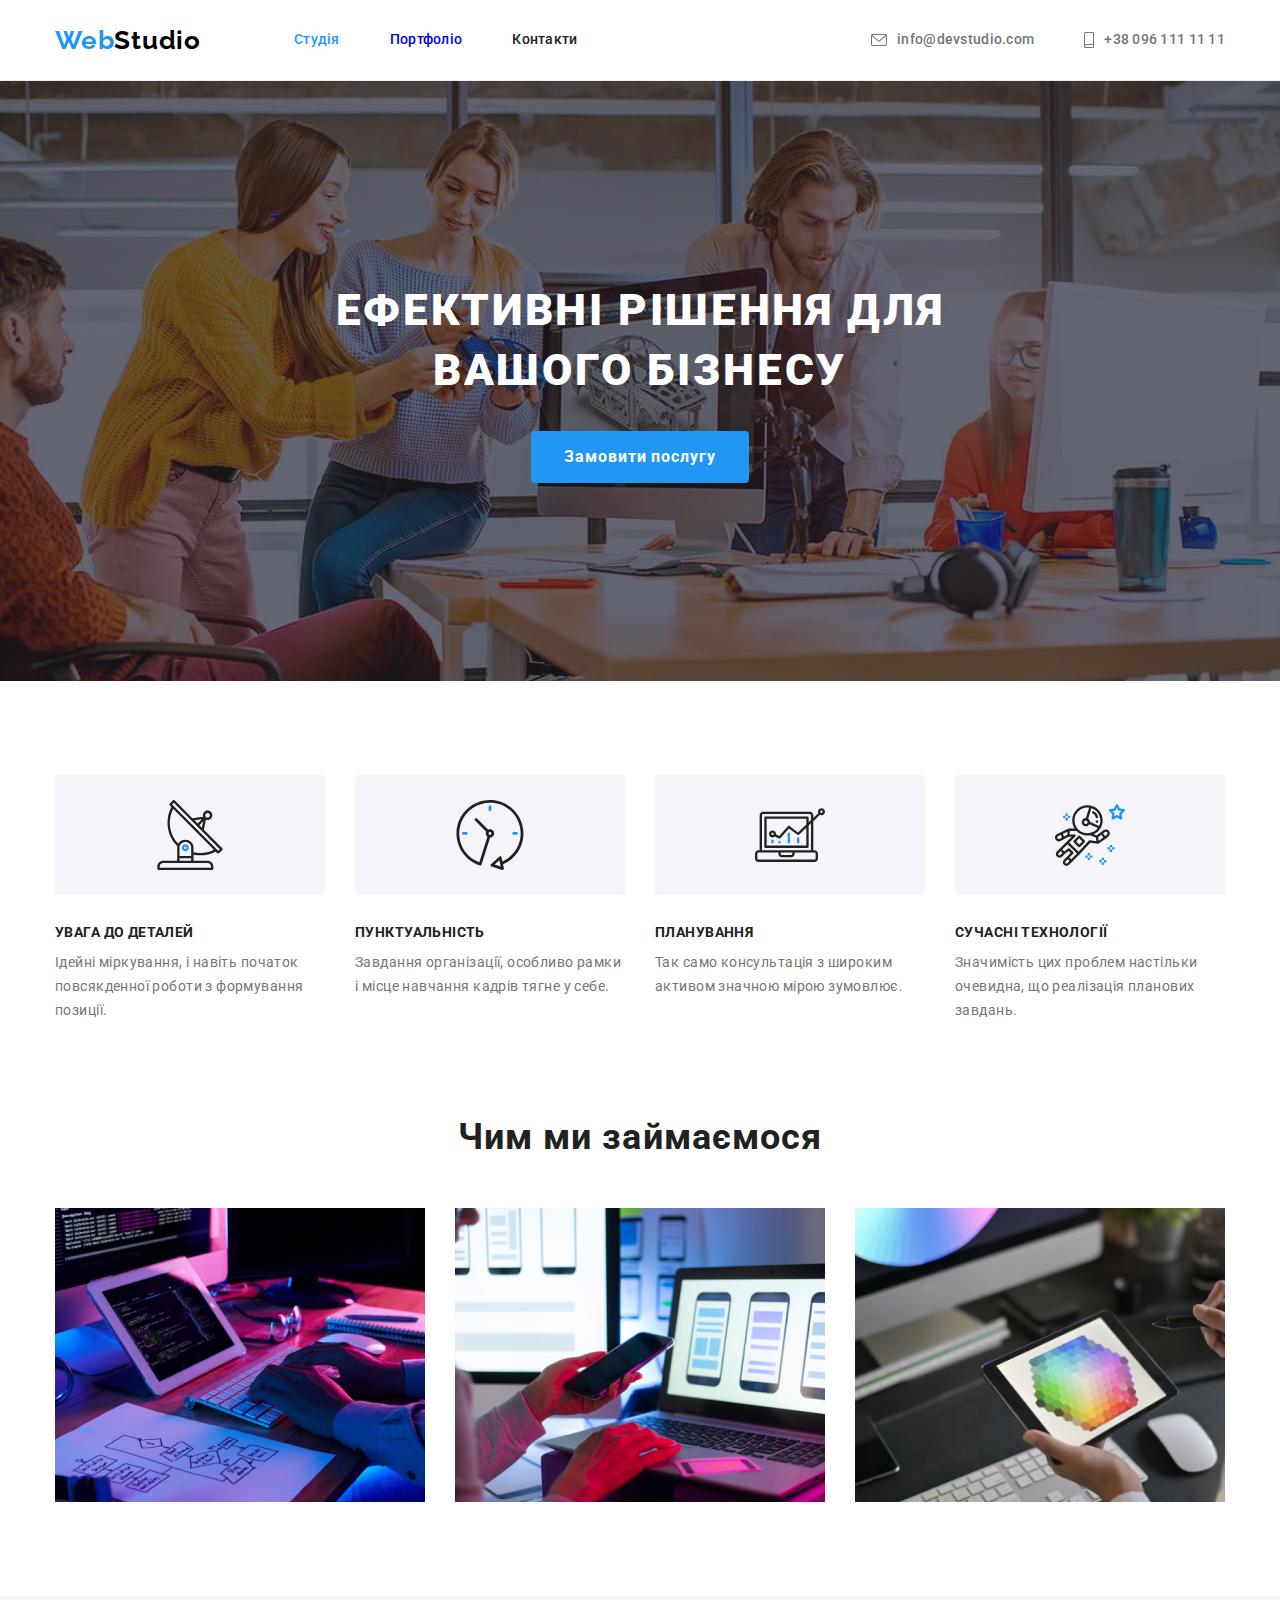
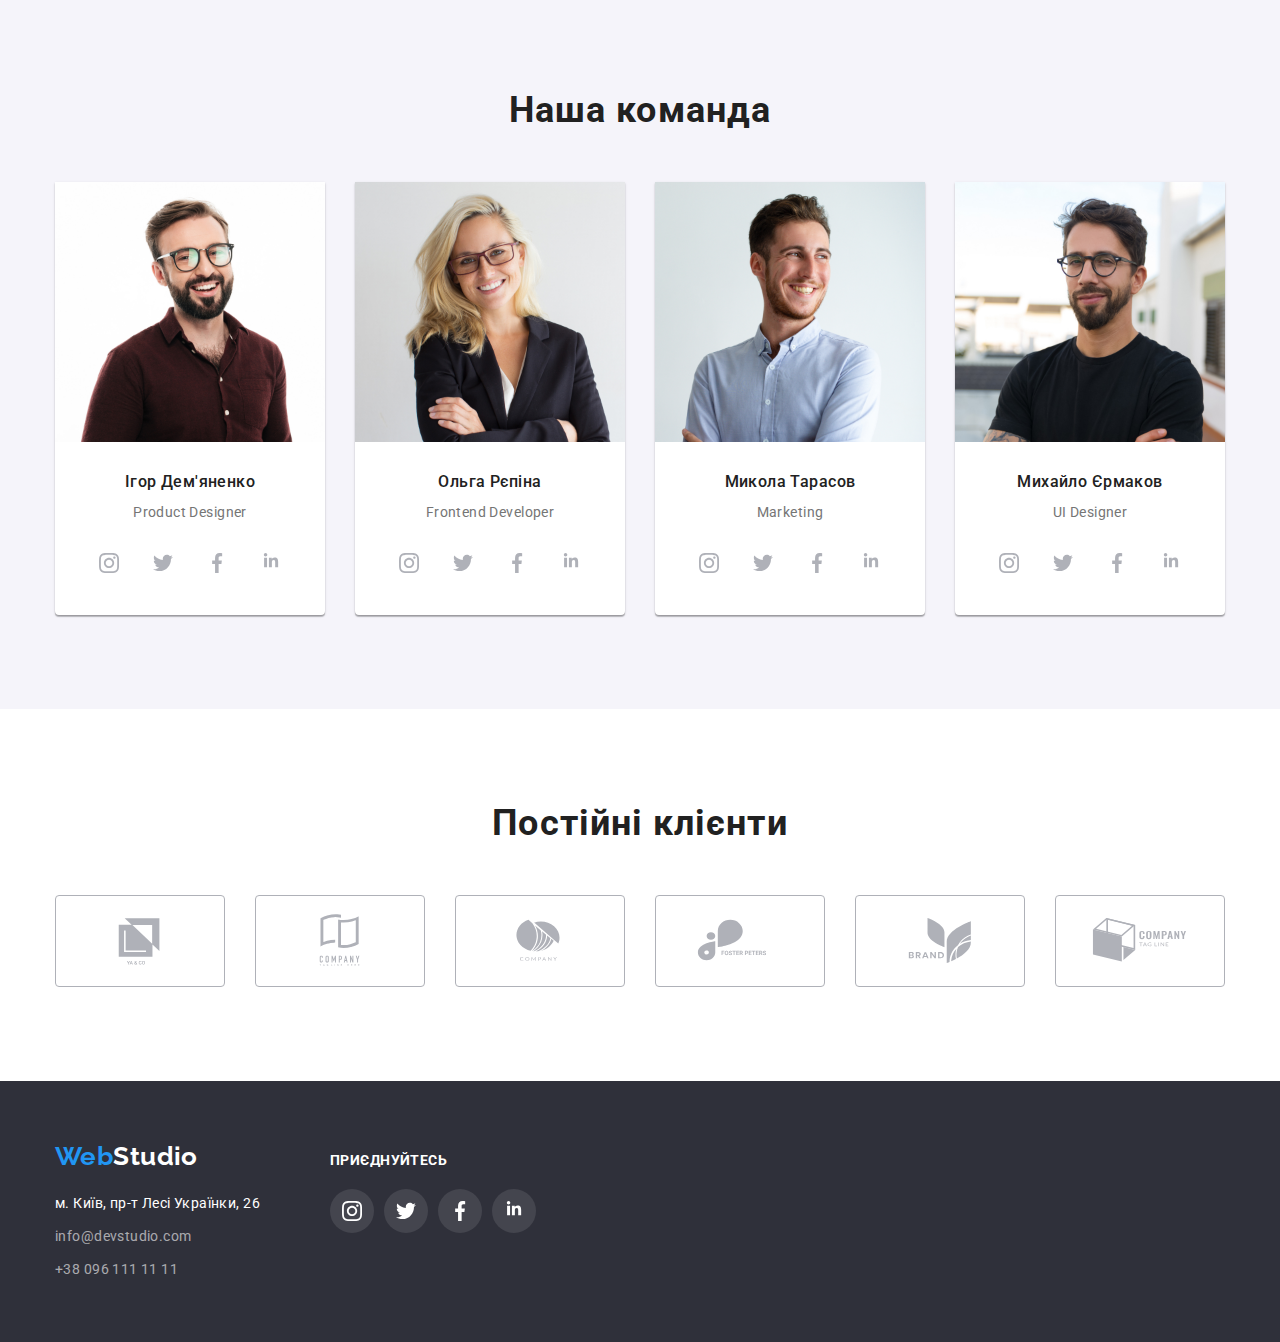
==== index.html @ b1009544 "start" ====
<!DOCTYPE html>
<html lang="uk">
<head>
    <meta charset="UTF-8">
    <meta http-equiv="X-UA-Compatible" content="IE=edge">
    <meta name="viewport" content="width=device-width, initial-scale=1.0">
    <title>WebStudio</title>
    <link href="https://fonts.googleapis.com/css2?family=Raleway:wght@700&family=Roboto:wght@400;500;700;900&display=swap" rel="stylesheet">
    <link rel="stylesheet" href="https://cdnjs.cloudflare.com/ajax/libs/modern-normalize/1.1.0/modern-normalize.min.css">
    <link rel="stylesheet" href="./css/styles.css" />
</head>
<body>
    <header class="header-page">
        <div class="container main-nav">
            <nav class="nav">
                <a href="./" class="logo">
                <span class="web">Web</span>Studio
                </a>
                
                <ul class="site-nav list">
                    <li class="item">
                        <a href="./" class="link current">Студія</a>
                    </li>
                    <li class="item">
                        <a href="./portfolio.html" class="link">Портфоліо</a>
                    </li>
                    <li class="item">
                        <a href="" class="link">Контакти</a>
                    </li>
                </ul>
            </nav>

            <ul class="contacts list">
                <li class="item">
                    <a href="mailto:info@devstudio.com" class="link">
                        <svg class="contact-icon link" width="16" height="12">
                            <use href="./images/icons.svg#mail"></use>
                        </svg>info@devstudio.com</a></li>
                <li class="item"><a href="tel:+380961111111" class="link">
                    <svg class="contact-icon" width="10" height="16">
                        <use href="./images/icons.svg#phone"></use>
                    </svg>+38 096 111 11 11</a></li>
            </ul>
            
        </div>
    </header>
    <main>
        <!--hero section-->
        <section class="hero section">
            <h1 class="hero-title">Ефективні рішення для вашого бізнесу</h1>
            <button type="button" class="button">Замовити послугу</button>
        </section>
        <!-- section benefits -->
        <section class="section-benefits section">
            <div class="container">
                <h2 class="visually-hidden">Наші переваги</h2>
                <ul class="section-benefits-list list">
                    <li class="item">
                        <div class="icon-benefits">
                            <svg width="70" height="70">
                               <use href="./images/icons.svg#detail"></use> 
                            </svg>      
                        </div>
                        <h3 class="title">Увага до деталей</h3>
                        <p class="text">Ідейні міркування, і навіть початок повсякденної роботи з формування позиції.</p>
                    </li>
                    <li class="item">
                        <div class="icon-benefits">
                            <svg width="70" height="70">
                               <use href="./images/icons.svg#punctuality"></use> 
                            </svg>      
                        </div>
                        <h3 class="title">Пунктуальність</h3>
                        <p class="text">Завдання організації, особливо рамки і місце навчання кадрів тягне у себе.</p>
                    </li>
                    <li class="item">
                        <div class="icon-benefits">
                            <svg width="70" height="70">
                               <use href="./images/icons.svg#plan"></use> 
                            </svg>      
                        </div>
                        <h3 class="title">Планування</h3>
                        <p class="text">Так само консультація з широким активом значною мірою зумовлює.</p>
                    </li>
                    <li class="item">
                        <div class="icon-benefits">
                            <svg width="70" height="70">
                               <use href="./images/icons.svg#technology"></use> 
                            </svg>      
                        </div>
                        <h3 class="title">Сучасні технології</h3>
                        <p class="text">Значимість цих проблем настільки очевидна, що реалізація планових завдань.</p>
                    </li>
               </ul>
            </div>
        </section>
        <section class="projects section">
            <div class="container">
            <h2 class="head-title">Чим ми займаємося</h2>
                <ul class="head-title-list list">
                   <li class="item"><img class="image" src="./images/desktop_apps.jpg" alt="Десктопні застосунки" width="370"></li>
                   <li class="item"><img class="image" src="./images/mobile_app.jpg" alt="Мобільні застосунки" width="370"></li>
                   <li class="item"><img class="image" src="./images/design.jpg" alt="Дизайнерські рішення" width="370"></li>
                </ul>
            </div>
        </section>
        <!-- section team -->
        <section class="section-team section">
            <div class="container">
                <h2 class="head-title">Наша команда</h2>
                <ul class="section-team-list list">
                    <li class="item">
                       <img class="image" src="./images/idemyanenko.jpg" alt="Ігор Дем'яненко" width="270"> 
                       <div class="our-team">
                         <h3 class="title">Ігор Дем'яненко</h3>
                         <p class="text">Product Designer</p>
                         <ul class="list">
                            <li class="social-item"><a class="link" href="https://www.instagram.com/" target="_blank">
                                <svg class="soshial-icon" width="20" height="20">
                                    <use href="./images/icons.svg#istagram"></use>
                                </svg></a>
                            </li>
                            <li class="social-item"><a class="link" href="https://twitter.com/" target="_blank">
                                <svg class="soshial-icon" width="20" height="20">
                                    <use href="./images/icons.svg#twitter"></use>
                                </svg></a>
                            </li>
                            <li class="social-item"><a class="link" href="https://facebook.com/" target="_blank">
                                <svg class="soshial-icon" width="20" height="20">
                                    <use href="./images/icons.svg#fb"></use>
                                </svg></a>
                            </li>
                            <li class="social-item"><a class="link" href="https://www.linkedin.com/" target="_blank">
                                <svg class="soshial-icon" width="20" height="20">
                                    <use href="./images/icons.svg#linkedin"></use>
                                </svg></a>
                            </li>
                         </ul>
                       </div>
                    </li>
                    <li class="item">
                        <img class="image" src="./images/orepina.jpg" alt="Ольга Рєпіна" width="270">
                        <div class="our-team">
                          <h3 class="title">Ольга Рєпіна</h3>
                          <p class="text">Frontend Developer</p>
                          <ul class="list">
                             <li class="social-item"><a class="link" href="https://www.instagram.com/" target="_blank">
                                 <svg class="soshial-icon" width="20" height="20">
                                     <use href="./images/icons.svg#istagram"></use>
                                 </svg></a>
                             </li>
                             <li class="social-item"><a class="link" href="https://twitter.com/" target="_blank">
                                 <svg class="soshial-icon" width="20" height="20">
                                     <use href="./images/icons.svg#twitter"></use>
                                 </svg></a>
                             </li>
                             <li class="social-item"><a class="link" href="https://facebook.com/" target="_blank">
                                 <svg class="soshial-icon" width="20" height="20">
                                     <use href="./images/icons.svg#fb"></use>
                                 </svg></a>
                             </li>
                             <li class="social-item"><a class="link" href="https://www.linkedin.com/" target="_blank">
                                 <svg class="soshial-icon" width="20" height="20">
                                     <use href="./images/icons.svg#linkedin"></use>
                                 </svg></a>
                             </li>
                          </ul>
                        </div>
                    </li>
                    <li class="item">
                        <img class="image" src="./images/mtarasov.jpg" alt="Микола Тарасов" width="270">
                        <div class="our-team">
                           <h3 class="title">Микола Тарасов</h3>
                           <p class="text">Marketing</p>
                           <ul class="list">
                              <li class="social-item"><a class="link" href="https://www.instagram.com/" target="_blank">
                                  <svg class="soshial-icon" width="20" height="20">
                                      <use href="./images/icons.svg#istagram"></use>
                                  </svg></a>
                              </li>
                              <li class="social-item"><a class="link" href="https://twitter.com/" target="_blank">
                                  <svg class="soshial-icon" width="20" height="20">
                                      <use href="./images/icons.svg#twitter"></use>
                                  </svg></a>
                              </li>
                              <li class="social-item"><a class="link" href="https://facebook.com/" target="_blank">
                                  <svg class="soshial-icon" width="20" height="20">
                                      <use href="./images/icons.svg#fb"></use>
                                  </svg></a>
                              </li>
                              <li class="social-item"><a class="link" href="https://www.linkedin.com/" target="_blank">
                                  <svg class="soshial-icon" width="20" height="20">
                                      <use href="./images/icons.svg#linkedin"></use>
                                  </svg></a>
                              </li>
                           </ul>
                        </div>
                    </li>
                    <li class="item">
                        <img class="image" src="./images/mermakov.jpg" alt="Михайло Єрмаков" width="270">
                        <div class="our-team">
                          <h3 class="title">Михайло Єрмаков</h3>
                          <p class="text">UI Designer</p>
                          <ul class="list">
                             <li class="social-item"><a class="link" href="https://www.instagram.com/" target="_blank">
                                 <svg class="soshial-icon" width="20" height="20">
                                     <use href="./images/icons.svg#istagram"></use>
                                 </svg></a>
                             </li>
                             <li class="social-item"><a class="link" href="https://twitter.com/" target="_blank">
                                 <svg class="soshial-icon" width="20" height="20">
                                     <use href="./images/icons.svg#twitter"></use>
                                 </svg></a>
                             </li>
                             <li class="social-item"><a class="link" href="https://facebook.com/" target="_blank">
                                 <svg class="soshial-icon" width="20" height="20">
                                     <use href="./images/icons.svg#fb"></use>
                                 </svg></a>
                             </li>
                             <li class="social-item"><a class="link" href="https://www.linkedin.com/" target="_blank">
                                 <svg class="soshial-icon" width="20" height="20">
                                     <use href="./images/icons.svg#linkedin"></use>
                                 </svg></a>
                             </li>
                          </ul>
                        </div>
                    </li>
                </ul>
            </div>
        </section>
        <!-- section company -->
        <section class="section-company section">
            <div class="container">
                <h2 class="head-title">Постійні клієнти</h2>
                <ul class="company-list list">
                    <li class="item">
                        <a class="icon-company link" href="#" target="_blank">
                            <svg width="106" height="60">
                               <use href="./images/icons.svg#company1"></use> 
                            </svg>      
                        </a>
                    </li>
                    <li class="item">
                        <a class="icon-company link" href="#" target="_blank">
                            <svg width="106" height="60">
                               <use href="./images/icons.svg#company2"></use> 
                            </svg>      
                        </a>
                    </li>
                    <li class="item">
                        <a class="icon-company link" href="#" target="_blank">
                            <svg width="106" height="60">
                               <use href="./images/icons.svg#company3"></use> 
                            </svg>      
                        </a>
                    </li>
                    <li class="item">
                        <a class="icon-company link" href="#" target="_blank">
                            <svg width="106" height="60">
                               <use href="./images/icons.svg#company4"></use> 
                            </svg>      
                        </a>
                    </li>
                    <li class="item">
                        <a class="icon-company link" href="#" target="_blank">
                            <svg width="106" height="60">
                               <use href="./images/icons.svg#company5"></use> 
                            </svg>      
                        </a>
                    </li>
                    <li class="item">
                        <a class="icon-company link" href="#" target="_blank">
                            <svg width="106" height="60">
                               <use href="./images/icons.svg#company6"></use> 
                            </svg>      
                        </a>
                    </li>
                </ul>
            </div>
        </section>  
    </main>
    <!-- footer -->
    <footer>
        <div class="container">
            <div class="footer-container">
                <a href="./" class="footer-logo">
                    <span class="web">Web</span>Studio
                </a>
                <address>
                    <ul class="footer-contacts list">
                        <li class="item"><a href="https://goo.gl/maps/tggjApmWAnpTQcUi7" target="_blank" class="address">м. Київ, пр-т Лесі Українки, 26</a></li>
                        <li class="item"><a href="mailto:info@devstudio.com" class="link">info@devstudio.com</a></li>
                        <li class="item"><a href="tel:+380961111111" class="link">+38 096 111 11 11</a></li>
                    </ul>
                </address>
            </div>
            <div class="footer-container join-container">
                <p class="join">Приєднуйтесь</p>
                <ul class="join-list list">
                    <li class="social-item"><a class="link" href="https://www.instagram.com/" target="_blank">
                        <svg class="soshial-icon" width="20" height="20">
                            <use href="./images/icons.svg#istagram"></use>
                        </svg></a>
                    </li>
                    <li class="social-item"><a class="link" href="https://twitter.com/" target="_blank">
                        <svg class="soshial-icon" width="20" height="20">
                            <use href="./images/icons.svg#twitter"></use>
                        </svg></a>
                    </li>
                    <li class="social-item"><a class="link" href="https://facebook.com/" target="_blank">
                        <svg class="soshial-icon" width="20" height="20">
                            <use href="./images/icons.svg#fb"></use>
                        </svg></a>
                    </li>
                    <li class="social-item"><a class="link" href="https://www.linkedin.com/" target="_blank">
                        <svg class="soshial-icon" width="20" height="20">
                            <use href="./images/icons.svg#linkedin"></use>
                        </svg></a>
                    </li>
                 </ul>
            </div>
        </div>
    </footer>
    <script src="./js/modal.js"></script>
</body>
</html>
---- css/styles.css ----
/* CSS styles in index.html */


/* колір головного тексту  #212121 */
/* вториний колір  тексту #757575 */
/* білий #FFFFFF */
/* акцент #2196F3 */
/* чорний #000000 */
/* вторичний колір контакта rgba(255, 255, 255, 0.6) */
/* колір фону  #F5F5F5 */

:root {
  --primary-text-color: #212121;
  --secondary-text-color: #757575;
  --fone-color: #FFFFFF;
  --accent-color: #2196F3;

}

h1,
h2,
h3,
p {
  margin: 0;
}

body {
  background-color: var(--fone-color);
  color: var(--primary-text-color);
  font-family: 'Roboto', sans-serif;
  font-size: 14px;
  line-height: 1.71;
  letter-spacing: 0.03em;
}

.list {
  list-style: none;
  padding: 0;
  margin: 0;
  }

.container {
  width: 1200px;
  padding-left: 15px;
  padding-right: 15px;
  margin: 0 auto;
}

.section {
  padding-top: 94px;
  padding-bottom: 94px;
}

/* header */
.header-page {
border-bottom: 1px solid #ECECEC;
}

/* main-nav */

.nav {
  display: flex;
  align-items: center;
}

.main-nav {
  display: flex;
  align-items: center;
}

.site-nav {
  display: flex;
}

/* logo */

.web {
  color: var(--accent-color);
  }
  
  .logo {
    color: #000000;
    font-family: 'Raleway', sans-serif;
    font-weight: 700;
    font-size: 26px;
    line-height: 1.19;
    letter-spacing: 0.03em;
    text-decoration: none;
    margin-right: 93px;
  }
  
  .logo:hover {
    color: var(--accent-color);
  }

.site-nav .item:not(:last-child) {
 margin-right: 50px; 
}

.site-nav .link {
  display: block;
  padding-top: 32px;
  padding-bottom: 32px;
  line-height: 1.14;
  letter-spacing: 0.02em;
  text-decoration: none;
}

.site-nav .link:visited {
  color: var(--primary-text-color);
}
.site-nav .link.current {
  color: var(--accent-color);
}


.site-nav, .contacts {
  font-weight: 500;
  font-size: 14px;
  line-height: 1.14;
  letter-spacing: 0.02em;
  fill: #757575;
}

.site-nav .link:hover,
.site-nav .link:focus,
.contacts .link:hover,
.contacts .link:focus {
color: var(--accent-color);
fill: var(--accent-color);
}

/* contacts list */
.contacts {
display: flex;
margin-left: auto;
align-items: center;
}

.contacts .item + .item {
  margin-left: 50px;
}

.contacts .link {
  display: flex;
  color: var(--secondary-text-color);
  
  text-decoration: none;
  align-items: center;
}

.contact-icon {
 margin-right: 10px;
 
}
 
/* hero section */

.hero {
max-width: 1600px; 
height: 600px; 
margin-right: auto;
margin-left: auto;
background-image: 
  linear-gradient(to right, 
  rgba(47, 48, 58, 0.4), 
  rgba(47, 48, 58, 0.4)),
  url(../images/hero_bg.jpg);
background-repeat: no-repeat;
background-position: center;
background-size: cover;

text-align: center;
padding-top: 200px;
padding-bottom: 200px;
}

.hero-title {
max-width: 696px;
margin: 0;
margin-right: auto;
margin-left: auto;

color: #ffffff; 
font-weight: 900;
font-size: 44px;
line-height: 1.36;
letter-spacing: 0.06em;
text-transform: uppercase;
}

  /* button */

  .button {
  margin-top: 30px;
  display: inline-block;  
  border-radius: 4px; 
  padding: 10px 32px;
  min-width: 216px;
  border: 1px solid transparent;

  color: #ffffff;
  background-color: var(--accent-color);
  font-family: 'Roboto', sans-serif;
  font-weight: 700;
  font-size: 16px;
  line-height: 1.87;
  letter-spacing: 0.06em;
  text-align: center;
  }

  /* sections benefits */

  .visually-hidden {
    position: absolute;
    width: 1px;
    height: 1px;
    margin: -1px;
    border: 0;
    padding: 0;
    
    white-space: nowrap;
    clip-path: inset(100%);
    clip: rect(0 0 0 0);
    overflow: hidden;
  }
  
  .section-benefits-list,
  .head-title-list,
  .section-team-list {
    display: flex;
  }

  .icon-benefits {
    width: 270px;
    height: 120px;
    background: #F5F4FA;
    border-radius: 4px;
    justify-content: center;
    margin-bottom: 30px;
    display: flex;
    align-items: center;
  }

  .section-benefits-list .item {
    width: calc((100% - 60px) / 4);
    margin-right: 30px;
  }
  
  .section-benefits-list .item:nth-child(4n) {
    margin-right: 0;
  }

  .section-benefits .title {
    margin-top: 0;
    margin-bottom: 10px;

    font-weight: 700;
    font-size: 14px;
    line-height: 1.14;
    letter-spacing: 0.03em;
    text-transform: uppercase;
  }

  .section-benefits .text {
    color: var(--secondary-text-color)
 }
  
  .section-benefits-list {
    margin-top: 0;
    margin-bottom: 0;
  }

  .section-benefits-list .text {
    padding: 0;
    margin: 0;
  }

/* examples */

.projects {
  padding-top: 0;
}
.head-title {
  margin-top: 0;
  margin-bottom: 50px;
  font-weight: 700;
  font-size: 36px;
  line-height: 1.16;
  text-align: center;
  letter-spacing: 0.03em;
}

  .head-title-list .item {
    width: calc((100% - 60px) / 3);
    margin-right: 30px;
  }

  .head-title-list .item:nth-child(3n) {
    margin-right: 0;
  }

  .head-title-list .image {
    display: block;
  }

  /* our teams */

  .section-team {
    background-color: #F5F4FA;
  }
  
  .section-team .title {
    margin-top: 30px;
    margin-bottom: 10px;
    font-weight: 500;
    font-size: 16px;
    line-height: 1.19;
  }

  .section-team .text {
    margin-top: 0;
    margin-bottom: 16px;
    color: var(--secondary-text-color)
  }

  .section-team-list .image {
    display: block;
  }

  .our-team .list {
    display: flex;
    justify-content: center;
    gap: 10px;
    margin-bottom: 30px;
  }

  .our-team .link {
    display: flex;
    width: 44px;
    height: 44px;
    align-items: center;
    text-decoration: none;
    justify-content: center;
    fill: #AFB1B8;
    
  }

  .our-team .link:hover,
  .our-team .link:focus {
    fill: var(--fone-color);
    background-color: var(--accent-color);
    border-radius: 50%;
  }

  .section-team-list .item {
    width: calc((100% - 60px) / 4);
    margin-right: 30px;
    padding: 0;
    text-align: center;
    box-shadow: 0px 1px 3px rgba(0, 0, 0, 0.12),
      0px 1px 1px rgba(0, 0, 0, 0.14),
      0px 2px 1px rgba(0, 0, 0, 0.2);
    border-radius: 0px 0px 4px 4px;
    background: #FFFFFF;
  }

  .section-team-list .item:nth-child(4n) {
    margin-right: 0;
  }

  /* companies */

.company-list {
 display: flex; 

}

.company-list .item {
  width: calc((100% - 150px) / 6);
  margin-right: 30px;
}

.company-list .item:nth-child(6n) {
  margin-right: 0;
}

.icon-company {
  fill: #AFB1B8;
  height: 92px;
  display: flex;
  align-items: center;
  justify-content: center;
  border: 1px solid;
  border-color: #AFB1B8;
  border-radius: 4px;
  cursor: pointer;
}

.company-list .icon-company:hover,
.company-list .icon-company:focus {
  fill: var(--accent-color);
  border-color: var(--accent-color)
}


  /* footer */

  footer {
    padding-top: 60px;
    padding-bottom: 60px;
    background-color: #2F303A;
  }

  footer .container {
    display: flex;
    align-items: baseline;
  }

.footer-logo {
  display: block;
  margin-bottom: 20px;

  color: #ffffff;
  font-family: 'Raleway', sans-serif;
  font-weight: 700;
  font-size: 26px;
  line-height: 1.19;
  text-decoration: none;
}

  .footer-contacts .address {
    color: #ffffff;
    text-decoration: none;
    font-style: normal;
  }

  .footer-contacts .item {
   margin-bottom: 9px;
  }

  .footer-contacts .item:nth-last-child(-n + 1) {
    margin-bottom: 0;
  } 

  .footer-contacts .link{
    color: rgba(255, 255, 255, 0.6);
    text-decoration: none;
    font-style: normal;
  }

  .footer-contacts .address:hover,
  .footer-contacts .address:focus,
  .footer-contacts .link:hover,
  .footer-contacts .link:focus {
    color: var(--accent-color);
  }

  .join-container {
    margin-left: 70px;
  }

  .join-list {
    display: flex;
    justify-content: center;
    gap: 10px;
  }

.join-list .link {
  display: flex;
  width: 44px;
  height: 44px;
  align-items: center;
  text-decoration: none;
  justify-content: center;
  fill: #FFFFFF;
  border-radius: 50%;
  background: rgba(255, 255, 255, 0.1);
}

.join-list .link:hover,
.join-list .link:focus {
  fill: var(--fone-color);
  background-color: var(--accent-color);
}

.join {
    font-weight: 700;
    font-size: 14px;
    line-height: 1.14;
    letter-spacing: 0.03em;
    text-transform: uppercase;
    color: #FFFFFF;
    margin-bottom: 20px;
  }

  /* portfolio.html */


.list .btn-primary {
  display: inline-block;
  border-radius: 4px;
  border: 1px solid transparent; 
  padding: 6px 22px;

  color: var(--primary-text-color);
  background: #F5F4FA;
  font-family: 'Roboto', sans-serif;
  font-weight: 500;
  font-size: 16px;
  line-height: 1.63;
  text-align: center;
  letter-spacing: 0.03em;
  cursor: pointer;
}

.button-box .list {
  display: flex;
  flex-wrap: wrap;
  margin-bottom: 50px;
  justify-content: center;
}

.button-box .item + .item {
  margin-left: 8px;
}

.list .btn-primary:hover,
.list .btn-primary:focus {
  color: #ffffff;
  background-color: var(--accent-color);
  box-shadow: 0px 3px 1px rgba(0, 0, 0, 0.1),
   0px 1px 2px rgba(0, 0, 0, 0.08),
   0px 2px 2px rgba(0, 0, 0, 0.12);
}

.work-example .list {
  display: flex;
  flex-wrap: wrap;
}

.work-example .image {
  display: block;
  max-width: 100%;
  height: auto;
}
.work-example .link {
 box-sizing: unset;
 display: block;
}

.work-example .link:hover,
.work-example .link:focus {
  box-shadow: 0px 1px 1px rgba(0, 0, 0, 0.12),
   0px 4px 4px rgba(0, 0, 0, 0.06),
   1px 4px 6px rgba(0, 0, 0, 0.16);
}

.work-example .description {
  border: 1px solid #EEEEEE;
  border-top: none;
  padding: 20px 24px;
}

.work-example .item {
  width: calc((100% - 60px) / 3);
  margin-right: 30px;
  margin-bottom: 30px;
}

.work-example .item:nth-child(3n) {
  margin-right: 0;
}

.work-example .item:nth-last-child(-n + 3) {
  margin-bottom: 0px;
}

.our-works .title {
  margin-bottom: 4px;
  color: var(--primary-text-color);
  font-weight: 700;
  font-size: 18px;
  line-height: 2;
  letter-spacing: 0.06em;

}

.our-works .link {
  text-decoration: none;
}

.our-works .link:visited {
  color: var(--primary-text-color);
}

.our-works .text {
  color: var(--secondary-text-color);
  font-size: 16px;
  line-height: 1.88;
  letter-spacing: 0.03em
}
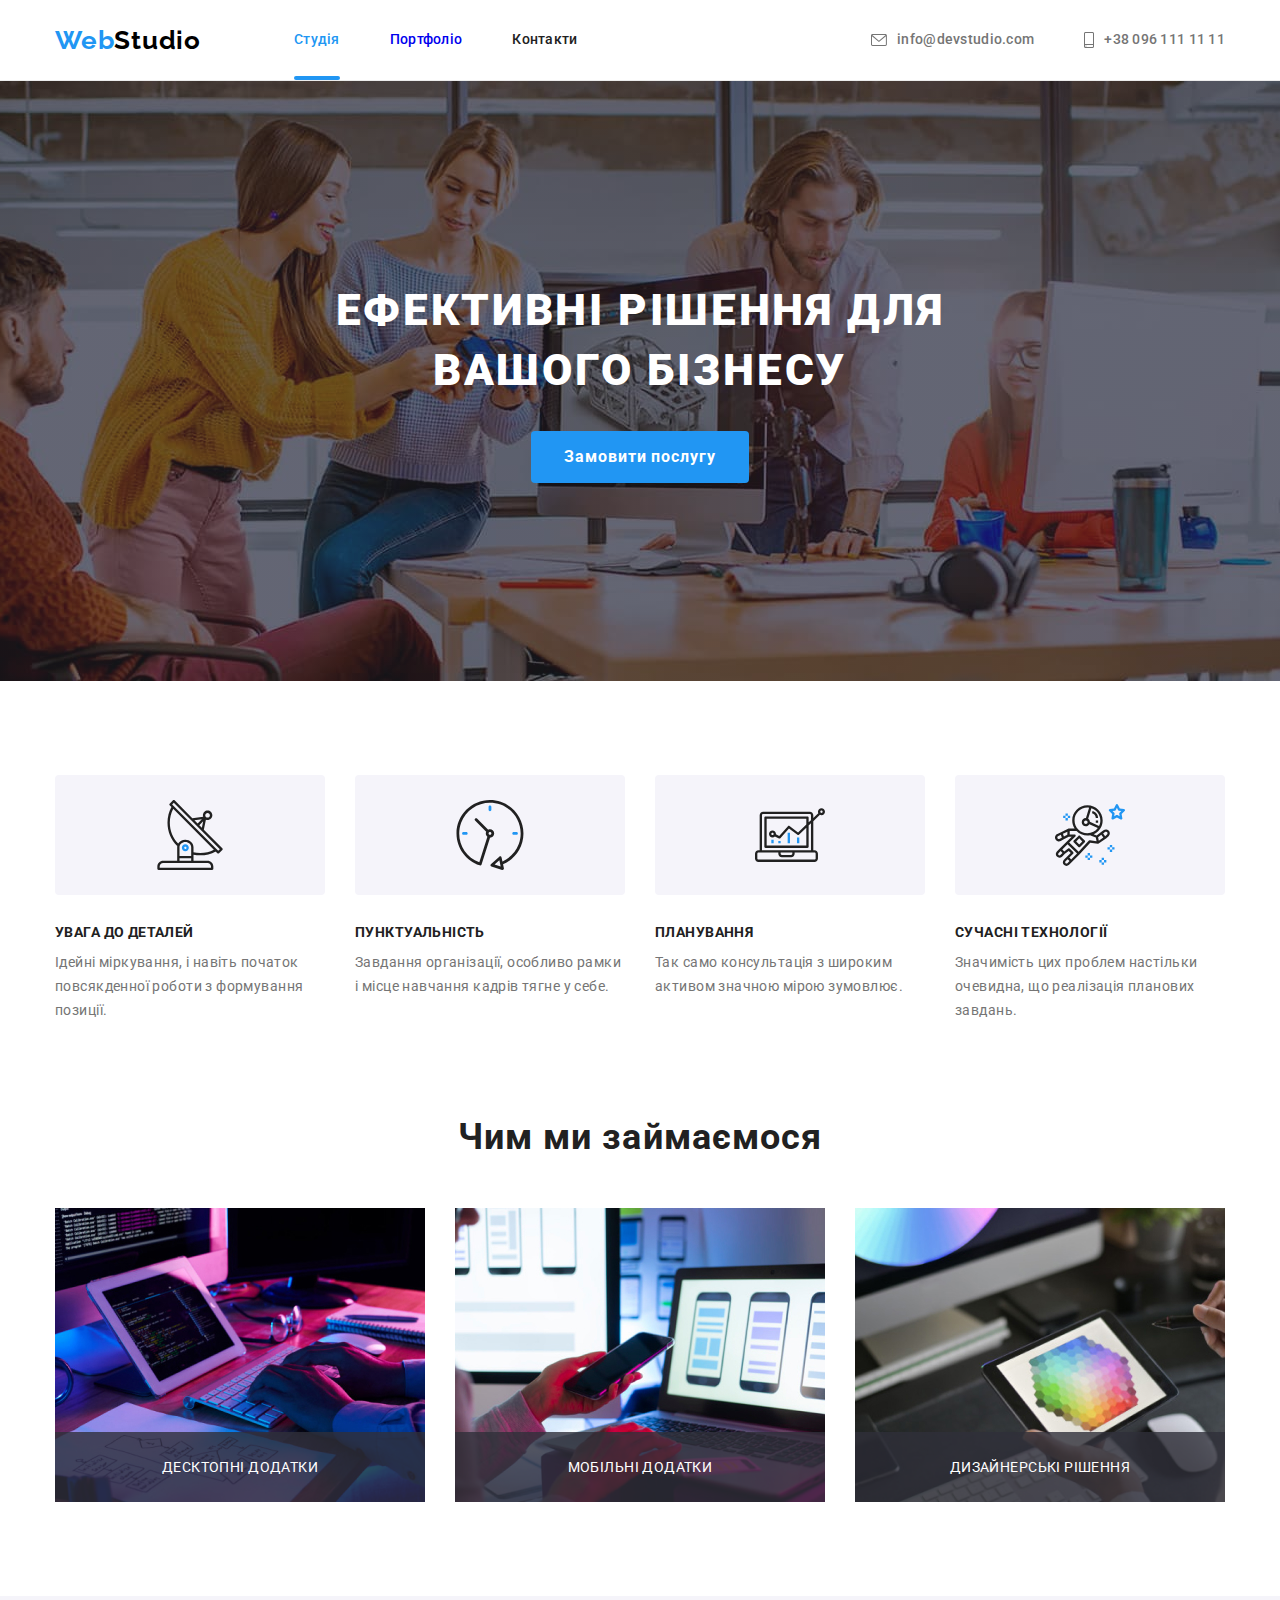
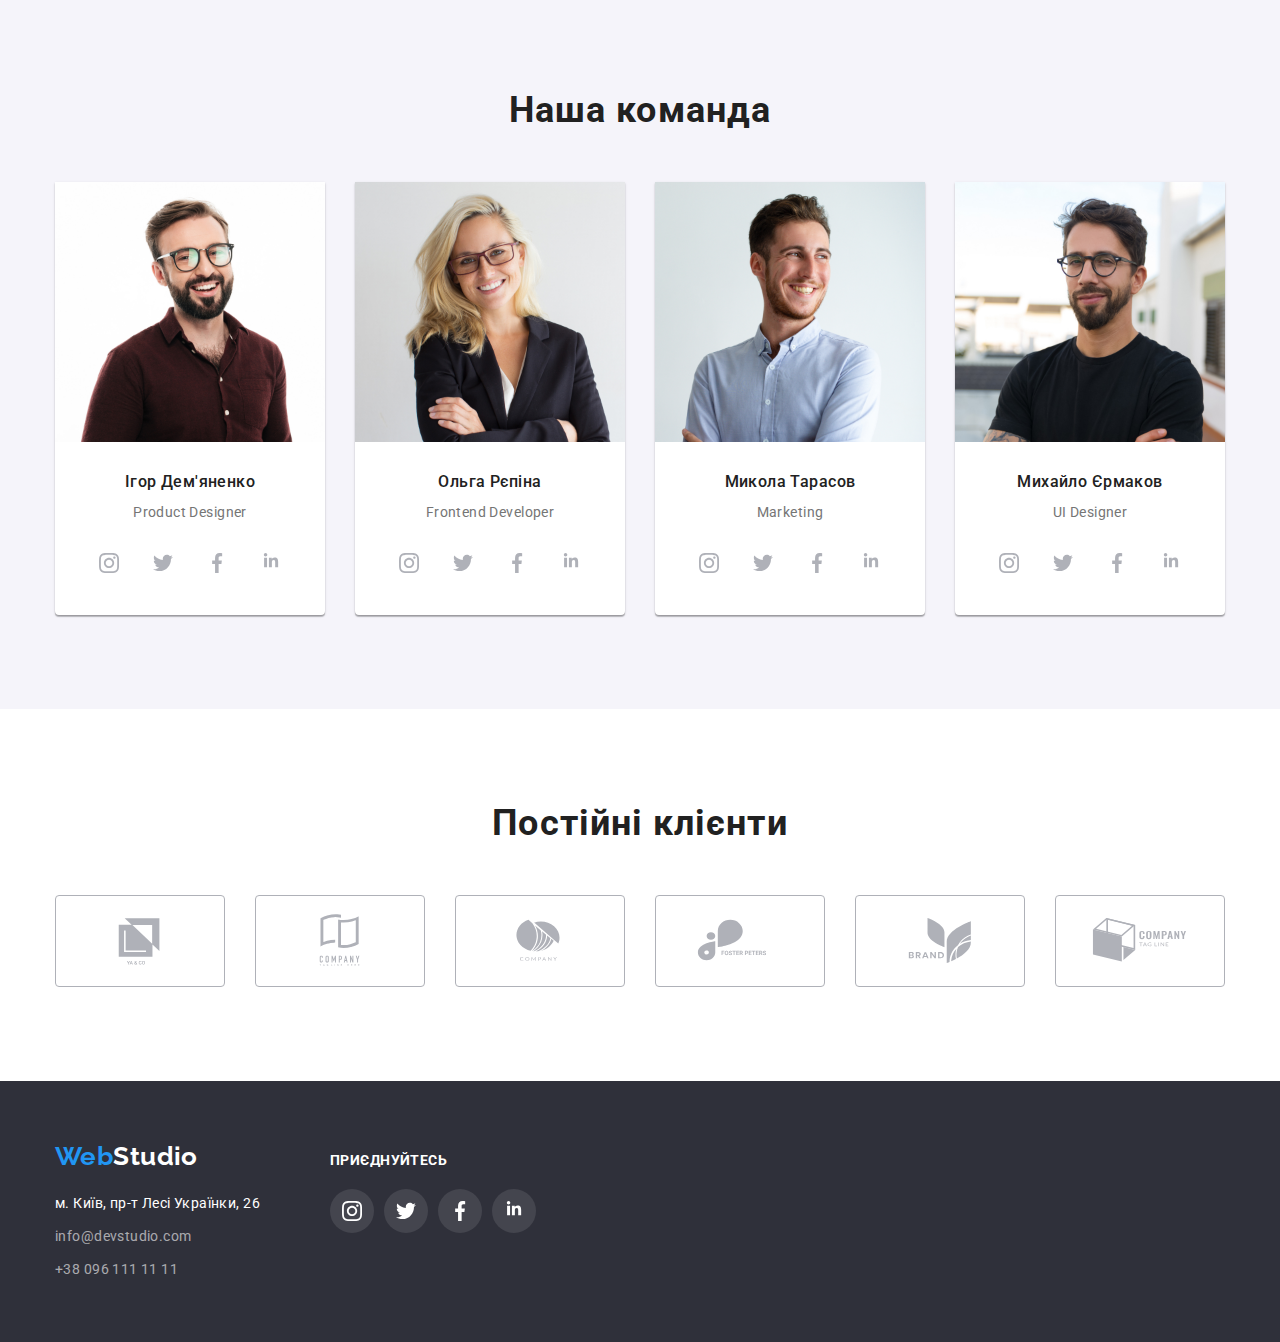
==== commit 2bc4dbca: "added hover action" ====
--- a/index.html
+++ b/index.html
@@ -10,6 +10,7 @@
     <link rel="stylesheet" href="./css/styles.css" />
 </head>
 <body>
+
     <header class="header-page">
         <div class="container main-nav">
             <nav class="nav">
@@ -33,7 +34,7 @@
             <ul class="contacts list">
                 <li class="item">
                     <a href="mailto:info@devstudio.com" class="link">
-                        <svg class="contact-icon link" width="16" height="12">
+                        <svg class="contact-icon" width="16" height="12">
                             <use href="./images/icons.svg#mail"></use>
                         </svg>info@devstudio.com</a></li>
                 <li class="item"><a href="tel:+380961111111" class="link">
@@ -48,7 +49,16 @@
         <!--hero section-->
         <section class="hero section">
             <h1 class="hero-title">Ефективні рішення для вашого бізнесу</h1>
-            <button type="button" class="button">Замовити послугу</button>
+            <button type="button" class="button"data-modal-open>Замовити послугу</button>
+            <div class="backdrop is-hidden"data-modal>
+                <div class="modal">
+                    <button class="close-modal"data-modal-close>
+                        <svg width="11" height="11">
+                        <use href="./images/icons.svg#close"></use>
+                        </svg>
+                    </button>
+                </div>
+            </div>
         </section>
         <!-- section benefits -->
         <section class="section-benefits section">
@@ -94,13 +104,29 @@
                </ul>
             </div>
         </section>
+    
         <section class="projects section">
             <div class="container">
             <h2 class="head-title">Чим ми займаємося</h2>
                 <ul class="head-title-list list">
-                   <li class="item"><img class="image" src="./images/desktop_apps.jpg" alt="Десктопні застосунки" width="370"></li>
-                   <li class="item"><img class="image" src="./images/mobile_app.jpg" alt="Мобільні застосунки" width="370"></li>
-                   <li class="item"><img class="image" src="./images/design.jpg" alt="Дизайнерські рішення" width="370"></li>
+                   <li class="item">
+                      <div class="item-thumb">
+                          <img class="image" src="./images/desktop_apps.jpg" alt="Десктопні застосунки" width="370">
+                          <p>десктопні додатки</p>
+                      </div>
+                  </li>
+                   <li class="item">
+                      <div class="item-thumb">
+                          <img class="image" src="./images/mobile_app.jpg" alt="Мобільні застосунки" width="370">
+                          <p>мобільні додатки</p>
+                      </div>
+                   </li>
+                   <li class="item">
+                      <div class="item-thumb">
+                          <img class="image" src="./images/design.jpg" alt="Дизайнерські рішення" width="370">
+                          <p>дизайнерські рішення</p>
+                      </div>
+                    </li>
                 </ul>
             </div>
         </section>
--- a/css/styles.css
+++ b/css/styles.css
@@ -72,11 +72,11 @@
   display: flex;
 }
 
-/* logo */
+  /* logo */
 
 .web {
   color: var(--accent-color);
-  }
+}
   
   .logo {
     color: #000000;
@@ -89,9 +89,9 @@
     margin-right: 93px;
   }
   
-  .logo:hover {
+  /* .logo:hover {
     color: var(--accent-color);
-  }
+  } */
 
 .site-nav .item:not(:last-child) {
  margin-right: 50px; 
@@ -104,22 +104,61 @@
   line-height: 1.14;
   letter-spacing: 0.02em;
   text-decoration: none;
+  transition: color 250ms cubic-bezier(0.4, 0, 0.2, 1),
+  fill 250ms cubic-bezier(0.4, 0, 0.2, 1);
 }
 
 .site-nav .link:visited {
   color: var(--primary-text-color);
 }
 .site-nav .link.current {
+  position: relative;
+  display: block;
   color: var(--accent-color);
 }
 
+.item .current::after {
+  content: "";
+  position: absolute;
+  display: block;
+  width: 100%;
+  height: 4px;
+  bottom: 0;
+  background: var(--accent-color);
+  border-radius: 2px;
+}
 
 .site-nav, .contacts {
   font-weight: 500;
   font-size: 14px;
   line-height: 1.14;
   letter-spacing: 0.02em;
+}
+
+/* contacts list */
+
+.contacts {
+  display: flex;
+  margin-left: auto;
+  align-items: center;
   fill: #757575;
+}
+
+.contacts .item + .item {
+  margin-left: 50px;
+}
+
+.contacts .link {
+  display: flex;
+  color: var(--secondary-text-color);
+  text-decoration: none;
+  align-items: center;
+  transition: color 250ms cubic-bezier(0.4, 0, 0.2, 1),
+  fill 250ms cubic-bezier(0.4, 0, 0.2, 1);
+}
+
+.contact-icon {
+  margin-right: 10px;
 }
 
 .site-nav .link:hover,
@@ -130,30 +169,6 @@
 fill: var(--accent-color);
 }
 
-/* contacts list */
-.contacts {
-display: flex;
-margin-left: auto;
-align-items: center;
-}
-
-.contacts .item + .item {
-  margin-left: 50px;
-}
-
-.contacts .link {
-  display: flex;
-  color: var(--secondary-text-color);
-  
-  text-decoration: none;
-  align-items: center;
-}
-
-.contact-icon {
- margin-right: 10px;
- 
-}
- 
 /* hero section */
 
 .hero {
@@ -209,6 +224,64 @@
   text-align: center;
   }
 
+  .backdrop {
+   position: fixed;
+   top: 0;
+   left: 0;
+   width: 100%;
+   height: 100%;
+   background-color: rgba(0, 0, 0, 0.2);
+
+   opacity: 1;
+   transition: opacity 250ms cubic-bezier(0.4, 0, 0.2, 1);
+  }
+
+  .backdrop.is-hidden {
+    opacity: 0;
+    pointer-events: none;
+    visibility: hidden;
+  }
+
+  .backdrop.is-hidden .modal{
+    transform: translate(-50%, -50%) scale(0.9);
+  }
+
+  .modal {
+    position: absolute;
+    top: 50%;
+    left:50%;
+    transform: translate(-50%, -50%) scale(1);
+    transition: transform 250ms cubic-bezier(0.4, 0, 0.2, 1);
+
+    min-width: 528px;
+    min-height: 581px;
+    background-color: #FFFFFF;
+    box-shadow: 0px 1px 3px rgba(0, 0, 0, 0.12), 
+    0px 1px 1px rgba(0, 0, 0, 0.14), 
+    0px 2px 1px rgba(0, 0, 0, 0.2);
+    border-radius: 4px;
+  }
+
+  .close-modal {
+    position: absolute;
+    
+    width: 30px;
+    height: 30px;
+    top: 9px;
+    right: 8px;
+    border-radius: 50%;
+    background: #FFFFFF;
+    border: 1px solid rgba(0, 0, 0, 0.1);
+    cursor: pointer;
+  }
+
+  .close-modal:hover {
+    background-color: var(--accent-color);
+    fill: #FFFFFF;
+  }
+
+
+
   /* sections benefits */
 
   .visually-hidden {
@@ -281,6 +354,7 @@
 .projects {
   padding-top: 0;
 }
+
 .head-title {
   margin-top: 0;
   margin-bottom: 50px;
@@ -304,6 +378,26 @@
     display: block;
   }
 
+  .item-thumb {
+    position: relative;
+  }
+
+  .item-thumb p {
+    position: absolute;
+
+    display: flex;
+    bottom: 0;
+    align-items: center;
+    justify-content: center;
+    width: 370px;
+    height: 70px;
+    color: #FFFFFF;
+    text-transform: uppercase;
+    letter-spacing: 0.03em;
+    font-size: 14px;
+    background: rgba(47, 48, 58, 0.8);
+  }
+
   /* our teams */
 
   .section-team {
@@ -343,14 +437,16 @@
     text-decoration: none;
     justify-content: center;
     fill: #AFB1B8;
-    
+    border-radius: 50%;
+
+    transition: background-color 250ms cubic-bezier(0.4, 0, 0.2, 1),
+    fill 250ms cubic-bezier(0.4, 0, 0.2, 1);
   }
 
   .our-team .link:hover,
   .our-team .link:focus {
     fill: var(--fone-color);
     background-color: var(--accent-color);
-    border-radius: 50%;
   }
 
   .section-team-list .item {
@@ -395,6 +491,8 @@
   border-color: #AFB1B8;
   border-radius: 4px;
   cursor: pointer;
+
+  transition: fill 250ms cubic-bezier(0.4, 0, 0.2, 1);
 }
 
 .company-list .icon-company:hover,
@@ -433,6 +531,8 @@
     color: #ffffff;
     text-decoration: none;
     font-style: normal;
+
+    transition: color 250ms cubic-bezier(0.4, 0, 0.2, 1);
   }
 
   .footer-contacts .item {
@@ -447,6 +547,8 @@
     color: rgba(255, 255, 255, 0.6);
     text-decoration: none;
     font-style: normal;
+
+    transition: color 250ms cubic-bezier(0.4, 0, 0.2, 1);
   }
 
   .footer-contacts .address:hover,
@@ -476,6 +578,9 @@
   fill: #FFFFFF;
   border-radius: 50%;
   background: rgba(255, 255, 255, 0.1);
+
+  transition: fill 250ms cubic-bezier(0.4, 0, 0.2, 1),
+   background-color 250ms cubic-bezier(0.4, 0, 0.2, 1);
 }
 
 .join-list .link:hover,
@@ -484,7 +589,7 @@
   background-color: var(--accent-color);
 }
 
-.join {
+ .join {
     font-weight: 700;
     font-size: 14px;
     line-height: 1.14;
@@ -495,8 +600,7 @@
   }
 
   /* portfolio.html */
-
-
+  
 .list .btn-primary {
   display: inline-block;
   border-radius: 4px;
@@ -512,6 +616,10 @@
   text-align: center;
   letter-spacing: 0.03em;
   cursor: pointer;
+  
+  transition: color 250ms cubic-bezier(0.4, 0, 0.2, 1),
+   background-color 250ms cubic-bezier(0.4, 0, 0.2, 1),
+   box-shadow 250ms cubic-bezier(0.4, 0, 0.2, 1);
 }
 
 .button-box .list {
@@ -530,8 +638,8 @@
   color: #ffffff;
   background-color: var(--accent-color);
   box-shadow: 0px 3px 1px rgba(0, 0, 0, 0.1),
-   0px 1px 2px rgba(0, 0, 0, 0.08),
-   0px 2px 2px rgba(0, 0, 0, 0.12);
+  0px 1px 2px rgba(0, 0, 0, 0.08),
+  0px 2px 2px rgba(0, 0, 0, 0.12);
 }
 
 .work-example .list {
@@ -547,6 +655,8 @@
 .work-example .link {
  box-sizing: unset;
  display: block;
+
+ transition: box-shadow 250ms cubic-bezier(0.4, 0, 0.2, 1);
 }
 
 .work-example .link:hover,
@@ -554,6 +664,37 @@
   box-shadow: 0px 1px 1px rgba(0, 0, 0, 0.12),
    0px 4px 4px rgba(0, 0, 0, 0.06),
    1px 4px 6px rgba(0, 0, 0, 0.16);
+}
+
+.work-thumb {
+  position: relative;
+  display: block;
+  overflow: hidden;
+}
+
+.work-thumb .image-text {
+  position: absolute;
+  
+  display: block;
+  bottom: 0;
+  width: 100%;
+  height: 100%;
+  color: #ffffff;
+  background-color: rgba(33, 150, 243, 0.9);
+  letter-spacing: 0.03em;
+  font-size: 18px;
+  opacity: 0;
+  padding: 63px 24px;
+
+  transform: translateY(100%);
+  transition: transform 250ms cubic-bezier(0.4, 0, 0.2, 1),
+  opacity 250ms cubic-bezier(0.4, 0, 0.2, 1);
+}
+
+.item:hover .image-text,
+.item:focus .image-text {
+  transform: translateY(0);
+  opacity: 1;
 }
 
 .work-example .description {
@@ -583,7 +724,6 @@
   font-size: 18px;
   line-height: 2;
   letter-spacing: 0.06em;
-
 }
 
 .our-works .link {
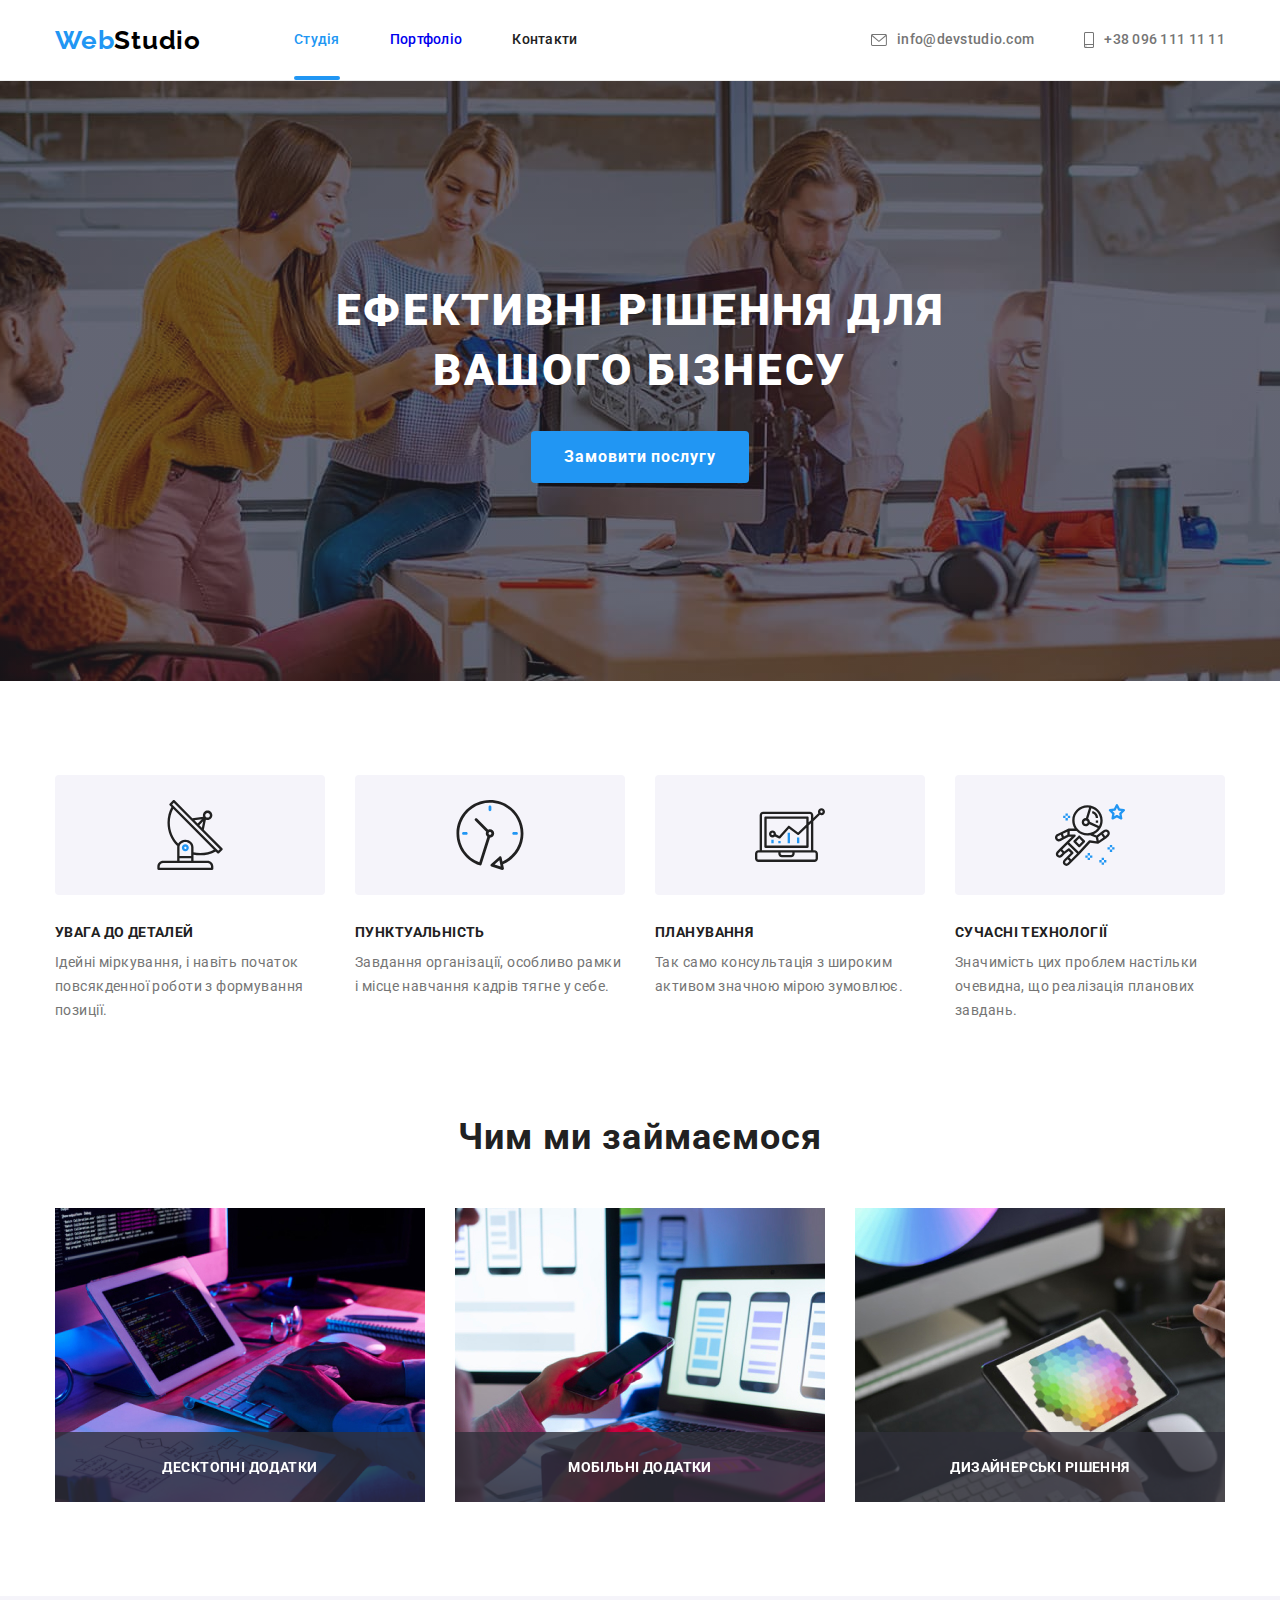
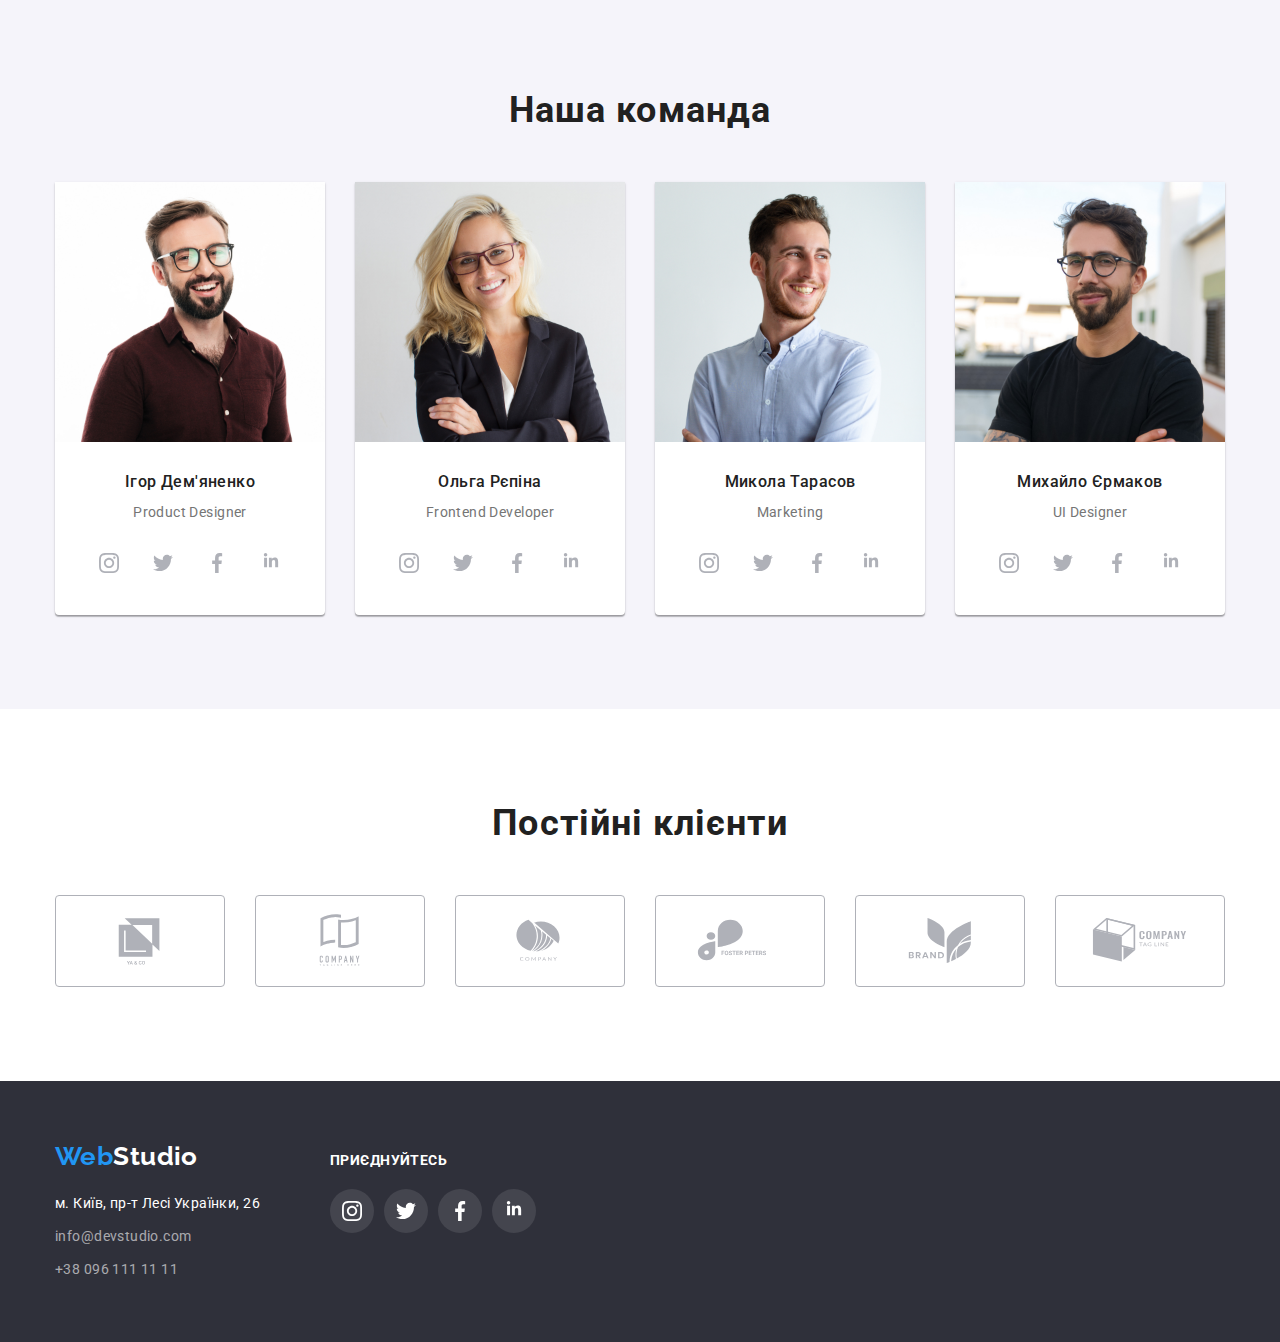
==== commit e79474be: "added overflow" ====
--- a/index.html
+++ b/index.html
@@ -49,10 +49,10 @@
         <!--hero section-->
         <section class="hero section">
             <h1 class="hero-title">Ефективні рішення для вашого бізнесу</h1>
-            <button type="button" class="button"data-modal-open>Замовити послугу</button>
-            <div class="backdrop is-hidden"data-modal>
+            <button type="button" class="button" data-modal-open>Замовити послугу</button>
+            <div class="backdrop is-hidden" data-modal>
                 <div class="modal">
-                    <button class="close-modal"data-modal-close>
+                    <button class="close-modal" data-modal-close>
                         <svg width="11" height="11">
                         <use href="./images/icons.svg#close"></use>
                         </svg>
--- a/css/styles.css
+++ b/css/styles.css
@@ -226,6 +226,7 @@
 
   .backdrop {
    position: fixed;
+
    top: 0;
    left: 0;
    width: 100%;
@@ -239,7 +240,10 @@
   .backdrop.is-hidden {
     opacity: 0;
     pointer-events: none;
-    visibility: hidden;
+  }
+
+  .no-scroll {
+    overflow: hidden;
   }
 
   .backdrop.is-hidden .modal{
@@ -248,6 +252,7 @@
 
   .modal {
     position: absolute;
+
     top: 50%;
     left:50%;
     transform: translate(-50%, -50%) scale(1);
@@ -273,6 +278,9 @@
     background: #FFFFFF;
     border: 1px solid rgba(0, 0, 0, 0.1);
     cursor: pointer;
+    transition-duration: 250ms;
+    transition: background-color 250ms cubic-bezier(0.4, 0, 0.2, 1),
+    fill 250ms cubic-bezier(0.4, 0, 0.2, 1);
   }
 
   .close-modal:hover {
@@ -393,8 +401,10 @@
     height: 70px;
     color: #FFFFFF;
     text-transform: uppercase;
+    font-weight: 700;
     letter-spacing: 0.03em;
     font-size: 14px;
+    line-height: 16px;
     background: rgba(47, 48, 58, 0.8);
   }
 
